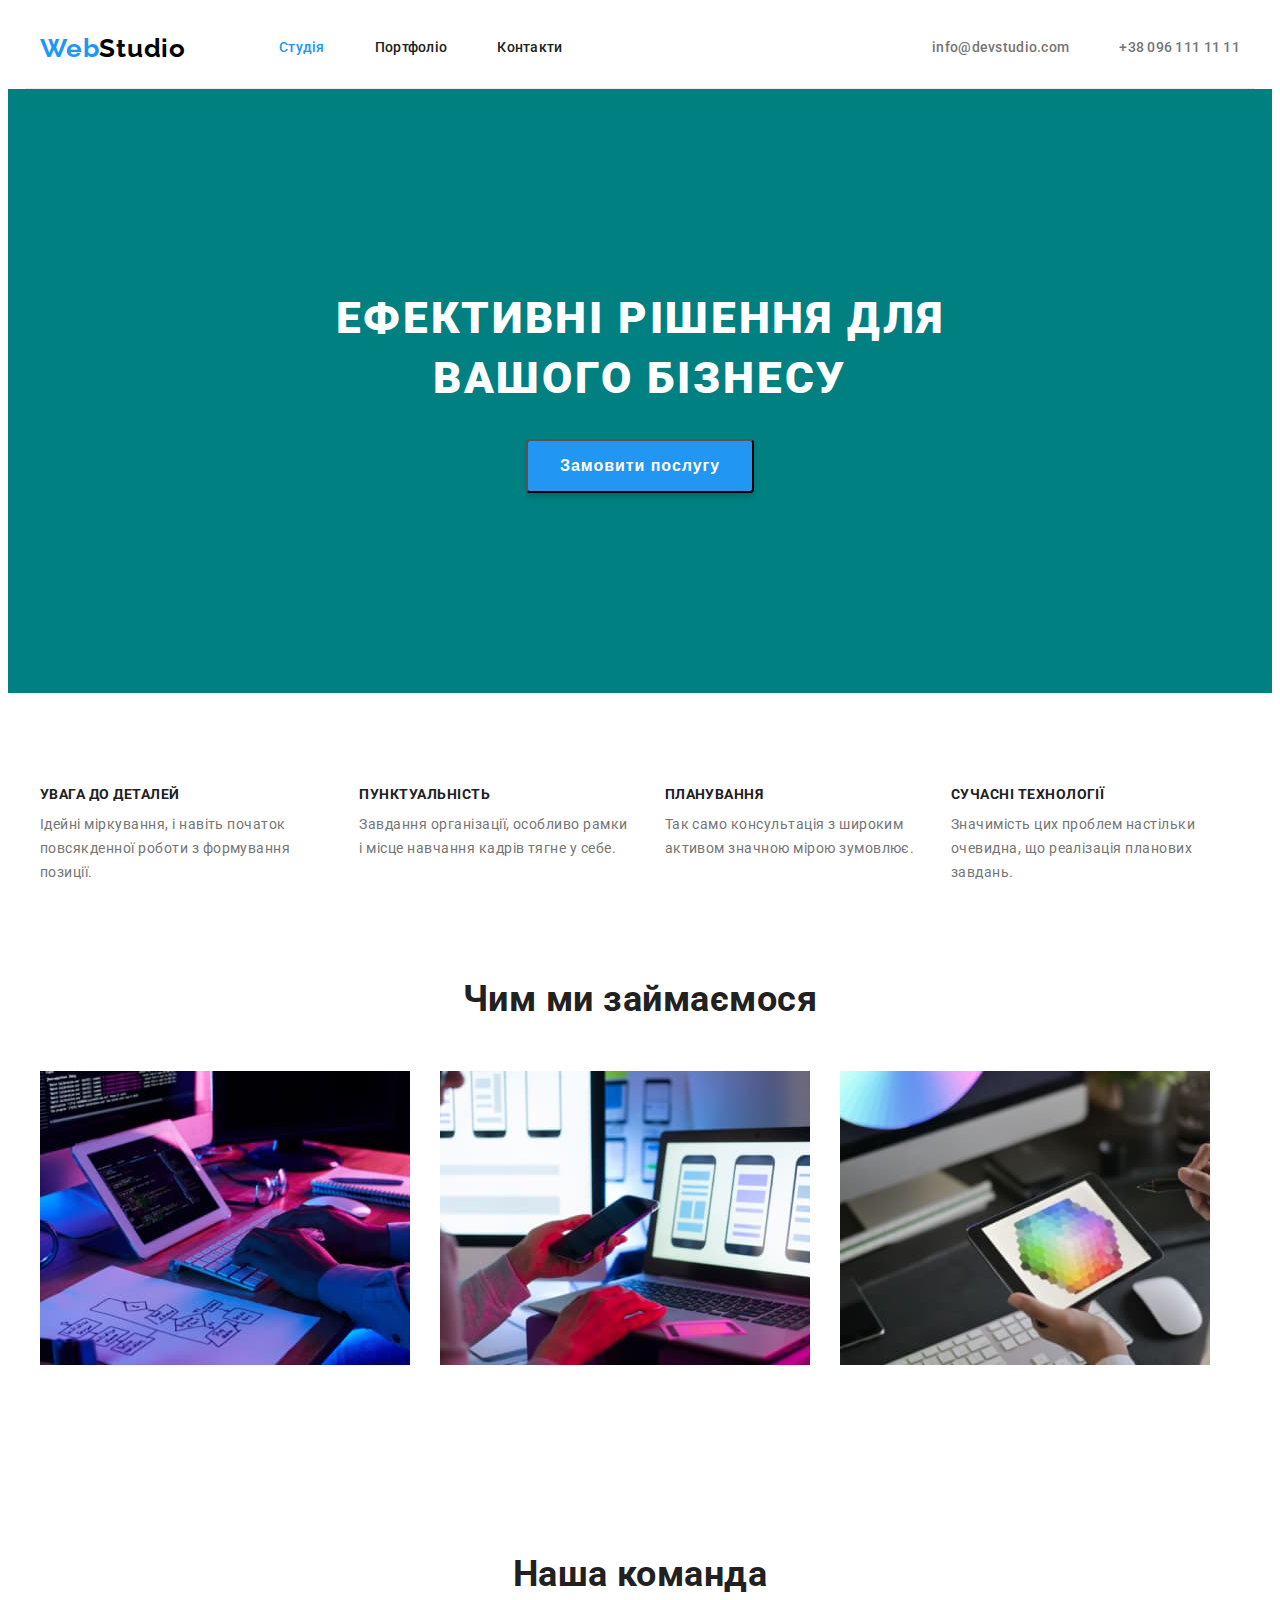
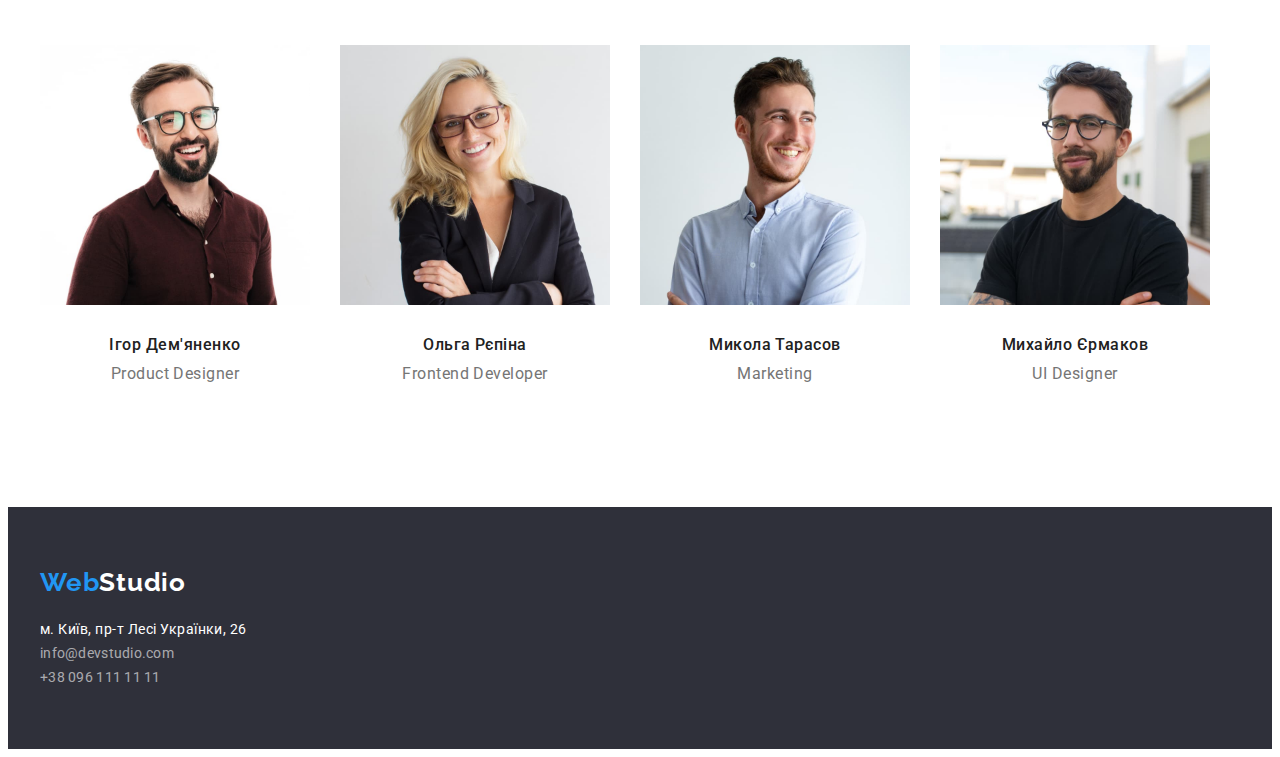
==== index.html @ 33d46b4c "клонував реп №3" ====
<!DOCTYPE html>
<html lang="uk">
  <head>
    <meta charset="UTF-8" />
    <meta http-equiv="X-UA-Compatible" content="IE=edge" />
    <meta name="viewport" content="width=device-width, initial-scale=1.0" />
    <title>WebStudio</title>
    <link rel="preconnect" href="https://fonts.googleapis.com" />
    <link rel="preconnect" href="https://fonts.gstatic.com" crossorigin />
    <link rel="stylesheet" href="
    <link
      rel="stylesheet"
      href="https://cdnjs.cloudflare.com/ajax/libs/modern-normalize/2.0.0/modern-normalize.min.css"
      integrity="sha512-4xo8blKMVCiXpTaLzQSLSw3KFOVPWhm/TRtuPVc4WG6kUgjH6J03IBuG7JZPkcWMxJ5huwaBpOpnwYElP/m6wg=="
      crossorigin="anonymous"
      referrerpolicy="no-referrer"
    />
    <link
      href="https://fonts.googleapis.com/css2?family=Raleway:wght@700&family=Roboto:wght@400;500;700;900&display=swap"
      rel="stylesheet"
    />
    <link rel="stylesheet" href="./style/style.css" />
  </head>
  <body>
    <!-- ------------Шапка-------- -->
    <header class="header container">
      <div class="header_nav">
        <nav class="nav">
          <a class="logo link" href="/index.html"
            ><span class="logo_color">Web</span>Studio</a
          >
          <ul class="header_list_link list">
            <li>
              <a class="nav-link link current" href="./index.html">Студія</a>
            </li>
            <li>
              <a class="nav-link link" href="./portfolio.html">Портфоліо</a>
            </li>
            <li><a class="nav-link link" href="">Контакти</a></li>
          </ul>
        </nav>
        <div class="header_contacts">
          <a class="nav-contacts link" href="mailto:info@devstudio.com"
            >info@devstudio.com</a
          >
          <a class="nav-contacts link" href="tel:+380961111111"
            >+38 096 111 11 11</a
          >
        </div>
      </div>
    </header>
    <!-- ------------Шапка-------- -->
    <main>
      <!-- Секція герой------------ -->
      <section class="hero">
        <div class="container">
          <h1 class="hero_title">
            Ефективні рішення для<br />
            вашого бізнесу
          </h1>
          <button class="hero-btn" type="button">Замовити послугу</button>
        </div>
      </section>
      <!-- Секція герой------------ -->
      <!-- Секція особливості----- -->
      <section class="features">
        <h2 class="visually-hidden">Особливості</h2>
        <div class="container">
          <ul class="features_list list">
            <li>
              <h3 class="features-title">УВАГА ДО ДЕТАЛЕЙ</h3>
              <p class="features-text">
                Ідейні міркування, і навіть початок повсякденної роботи з
                формування позиції.
              </p>
            </li>
            <li>
              <h3 class="features-title">ПУНКТУАЛЬНІСТЬ</h3>
              <p class="features-text">
                Завдання організації, особливо рамки і місце навчання кадрів
                тягне у себе.
              </p>
            </li>
            <li>
              <h3 class="features-title">ПЛАНУВАННЯ</h3>
              <p class="features-text">
                Так само консультація з широким активом значною мірою зумовлює.
              </p>
            </li>
            <li>
              <h3 class="features-title">СУЧАСНІ ТЕХНОЛОГІЇ</h3>
              <p class="features-text">
                Значимість цих проблем настільки очевидна, що реалізація
                планових завдань.
              </p>
            </li>
          </ul>
        </div>
      </section>
      <!-- Секція особливості----- -->
      <!-- Секція чим займаємось----- -->
      <section class="about">
        <div class="container">
          <h2 class="about-title">Чим ми займаємося</h2>
          <ul class="about-list list">
            <li>
              <img src="./images/about_img_1.jpg" width="370" alt="Компютери" />
            </li>
            <li>
              <img src="./images/about_img_2.jpg" width="370" alt="Алгоритми" />
            </li>
            <li>
              <img src="./images/about_img_3.jpg" width="370" alt="Графіка" />
            </li>
          </ul>
        </div>
      </section>
      <!-- Секція чим займаємось----- -->
      <!-- Секція команда----- -->
      <section class="team">
        <div class="container">
          <h2 class="team-title">Наша команда</h2>
          <ul class="team-list list">
            <li>
              <img
                src="./images/card_photo_1.jpg"
                width="270"
                alt="Фото працівника"
              />
              <h3 class="card-title">Ігор Дем'яненко</h3>
              <p class="card-text">Product Designer</p>
            </li>
            <li>
              <img
                src="./images/card_photo_2.jpg"
                width="270"
                alt="Фото працівника"
              />
              <h3 class="card-title">Ольга Рєпіна</h3>
              <p class="card-text">Frontend Developer</p>
            </li>
            <li>
              <img
                src="./images/card_photo_3.jpg"
                width="270"
                alt="Фото працівника"
              />
              <h3 class="card-title">Микола Тарасов</h3>
              <p class="card-text">Marketing</p>
            </li>
            <li>
              <img
                src="./images/card_photo_4.jpg"
                width="270"
                alt="Фото працівника"
              />
              <h3 class="card-title">Михайло Єрмаков</h3>
              <p class="card-text">UI Designer</p>
            </li>
          </ul>
        </div>
      </section>
      <!-- Секція команда----- -->
    </main>
    <!-- Підвал----------- -->
    <footer class="footer">
      <div class="container">
        <a class="logo link logo_footer" href="/index.html"
          ><span class="logo_color">Web</span>Studio</a
        >
        <address class="footer-address">
          <a
            class="footer-link link"
            href="https://goo.gl/maps/j4G2z85VACKS4YgW9"
            target="_blank"
            rel="nofollow
          norefferer noopener"
            >м. Київ, пр-т Лесі Українки, 26</a
          ><br />
          <a
            class="nav-contacts link footer-contacts"
            href="mailto:info@devstudio.com"
            >info@devstudio.com</a
          ><br />
          <a class="nav-contacts link footer-contacts" href="tel:+380961111111"
            >+38 096 111 11 11</a
          >
        </address>
      </div>
    </footer>
  </body>
</html>
---- style/style.css ----
:root {
  --primary-color: #212121;
  --secondary-color: #ffffff;
  --text-color: #757575;
  --accent-color: #2196f3;
  --typical-padding: 94px;
}
p,
h1,
h2,
h3,
h4,
h5,
h6 {
  margin: 0;
}

ul,
ol {
  margin: 0;
  padding-left: 0;
  list-style: none;
}
img {
  display: block;
}

button {
  cursor: pointer;
}
/* section {
  width: 1600px;
} */
.link {
  text-decoration: none;
}
.link.current {
  color: var(--accent-color);
}
.list {
  list-style: none;
}
.visually-hidden {
  position: absolute;
  width: 1px;
  height: 1px;
  margin: -1px;
  border: 0;
  padding: 0;

  white-space: nowrap;
  clip-path: inset(100%);
  clip: rect(0 0 0 0);
  overflow: hidden;
}
.container {
  width: 1200px;
  padding: 0px 15px;
  margin: 0 auto;
}
body {
  font-family: "Roboto", sans-serif;
  letter-spacing: 0.03em;

  background: var(--secondary-color);
}
.header {
  border-bottom: 1px solid #ececec;
}
.header_nav {
  display: flex;
  align-items: center;
}
.nav {
  display: flex;
  align-items: center;
}
.logo {
  font-family: "Raleway", sans-serif;
  font-style: normal;
  font-weight: 700;
  font-size: 26px;
  line-height: 1.19;
  letter-spacing: 0.03em;

  color: #000000;
}
.logo:hover,
.logo:focus {
  color: var(--accent-color);
}
.logo_color {
  color: var(--accent-color);
}
/* .footer-logo-color {
  color: var(--secondary-color);
} */
.header_list_link {
  display: flex;
  margin-left: 93px;
  gap: 50px;
}
.nav-link {
  display: block;
  padding: 32px 0px;

  font-style: normal;
  font-weight: 500;
  font-size: 14px;
  line-height: 1.14;
  letter-spacing: 0.02em;

  color: var(--primary-color);
}
.nav-link:hover,
.nav-link:focus {
  color: var(--accent-color);
}
.header_contacts {
  display: flex;
  margin-left: auto;
  gap: 50px;
}
.nav-contacts {
  font-style: normal;
  font-weight: 500;
  font-size: 14px;
  line-height: 1.14;
  letter-spacing: 0.02em;

  color: var(--text-color);
}
.nav-contacts:hover,
.nav-contacts:focus {
  color: var(--accent-color);
}
.hero {
  padding-top: 200px;
  padding-bottom: 200px;

  background-color: teal;
}
.hero_title {
  margin-bottom: 30px;

  font-style: normal;
  font-weight: 900;
  font-size: 44px;
  line-height: 1.36;
  text-align: center;
  letter-spacing: 0.06em;
  text-transform: uppercase;

  color: var(--secondary-color);
}
.hero-btn {
  padding: 10px 32px;
  margin: 0px auto;

  font-style: normal;
  font-weight: 700;
  font-size: 16px;
  line-height: 1.88;
  display: flex;
  align-items: center;
  text-align: center;
  letter-spacing: 0.06em;

  color: var(--secondary-color);
  background: var(--accent-color);
  box-shadow: 0px 4px 4px rgba(0, 0, 0, 0.15);
  border-radius: 4px;
}
.features {
  padding-top: var(--typical-padding);
  padding-bottom: var(--typical-padding);
}
.features_list {
  display: flex;
  gap: 30px;
}
.features-title {
  margin-bottom: 10px;

  font-style: normal;
  font-weight: 700;
  font-size: 14px;
  line-height: 1.14;
  text-transform: uppercase;

  color: var(--primary-color);
}
.features-text {
  font-style: normal;
  font-weight: 400;
  font-size: 14px;
  line-height: 1.71;

  color: var(--text-color);
}
.about {
  padding-bottom: var(--typical-padding);
}
.about-title {
  margin-bottom: 50px;

  font-style: normal;
  font-weight: 700;
  font-size: 36px;
  line-height: 1.17;
  text-align: center;

  color: var(--primary-color);
}
.about-list {
  display: flex;
  gap: 30px;
}
.team {
  padding-top: var(--typical-padding);
  padding-bottom: var(--typical-padding);
}
.team-title {
  margin-bottom: 50px;

  font-style: normal;
  font-weight: 700;
  font-size: 36px;
  line-height: 1.17;
  text-align: center;

  color: var(--primary-color);
}
.team-list {
  display: flex;
  gap: 30px;
}
.card-title {
  margin-top: 30px;
  margin-bottom: 10px;

  font-style: normal;
  font-weight: 500;
  font-size: 16px;
  line-height: 1.19;
  text-align: center;

  color: var(--primary-color);
}
.card-text {
  margin-bottom: 30px;

  font-style: normal;
  font-weight: 400;
  font-size: 16px;
  line-height: 1.19;
  text-align: center;

  color: var(--text-color);
}
.footer {
  padding-top: 60px;
  padding-bottom: 60px;

  background: #2f303a;
}
.logo_footer {
  display: inline-block;
  margin-bottom: 20px;

  color: var(--secondary-color);
}
.footer-link {
  margin-bottom: 9px;

  font-style: normal;
  font-weight: 400;
  font-size: 14px;
  line-height: 1.71;

  color: var(--secondary-color);
}
.footer-link:hover,
.footer-link:focus {
  color: var(--accent-color);
}
.footer-contacts {
  font-style: normal;
  font-weight: 400;
  font-size: 14px;
  line-height: 1.71;

  color: rgba(255, 255, 255, 0.6);
}
/* ---------Портфоліо---------------------- */
.portfolio {
  padding-top: var(--typical-padding);
  padding-bottom: var(--typical-padding);
}
.filter-list {
  margin-bottom: 34px;

  display: flex;
  gap: 8px;
  justify-content: center;
}
.filter-btn {
  padding: 6px 22px;
  font-family: "Roboto", sans-serif;
  font-style: normal;
  font-weight: 500;
  font-size: 16px;
  line-height: 1.62;
  text-align: center;

  color: var(--primary-color);
  background: #f5f4fa;
  border: none;
}
.filter-btn:hover,
.filter-btn:focus {
  color: var(--secondary-color);
  background-color: var(--accent-color);
  box-shadow: 0px 3px 1px rgba(0, 0, 0, 0.1), 0px 1px 2px rgba(0, 0, 0, 0.08),
    0px 2px 2px rgba(0, 0, 0, 0.12);
  border-radius: 4px;
}
.gallery-list {
  display: flex;
  flex-wrap: wrap;
  justify-content: space-between;
  flex-basis: calc((100% - 30px) / 3);
}
.gallery-link {
  display: inline-block;
}
.gallery-list-item {
  background: var(--secondary-color);
  border-bottom: 1px solid #eeeeee;
}
.gallery-list-item:nth-last-child(-n + 3) {
  margin-bottom: 0px;
}
.gallery-list-item {
  margin-bottom: 30px;
  padding-bottom: 20px;
}
.gallery-title {
  margin: 20px 24px 4px;
  margin-bottom: 4px;

  font-style: normal;
  font-weight: 700;
  font-size: 18px;
  line-height: 2;
  letter-spacing: 0.06em;

  color: var(--primary-color);
}
.gallery-text {
  margin: 0px 24px;

  font-style: normal;
  font-weight: 400;
  font-size: 16px;
  line-height: 1.88;

  color: var(--text-color);
}
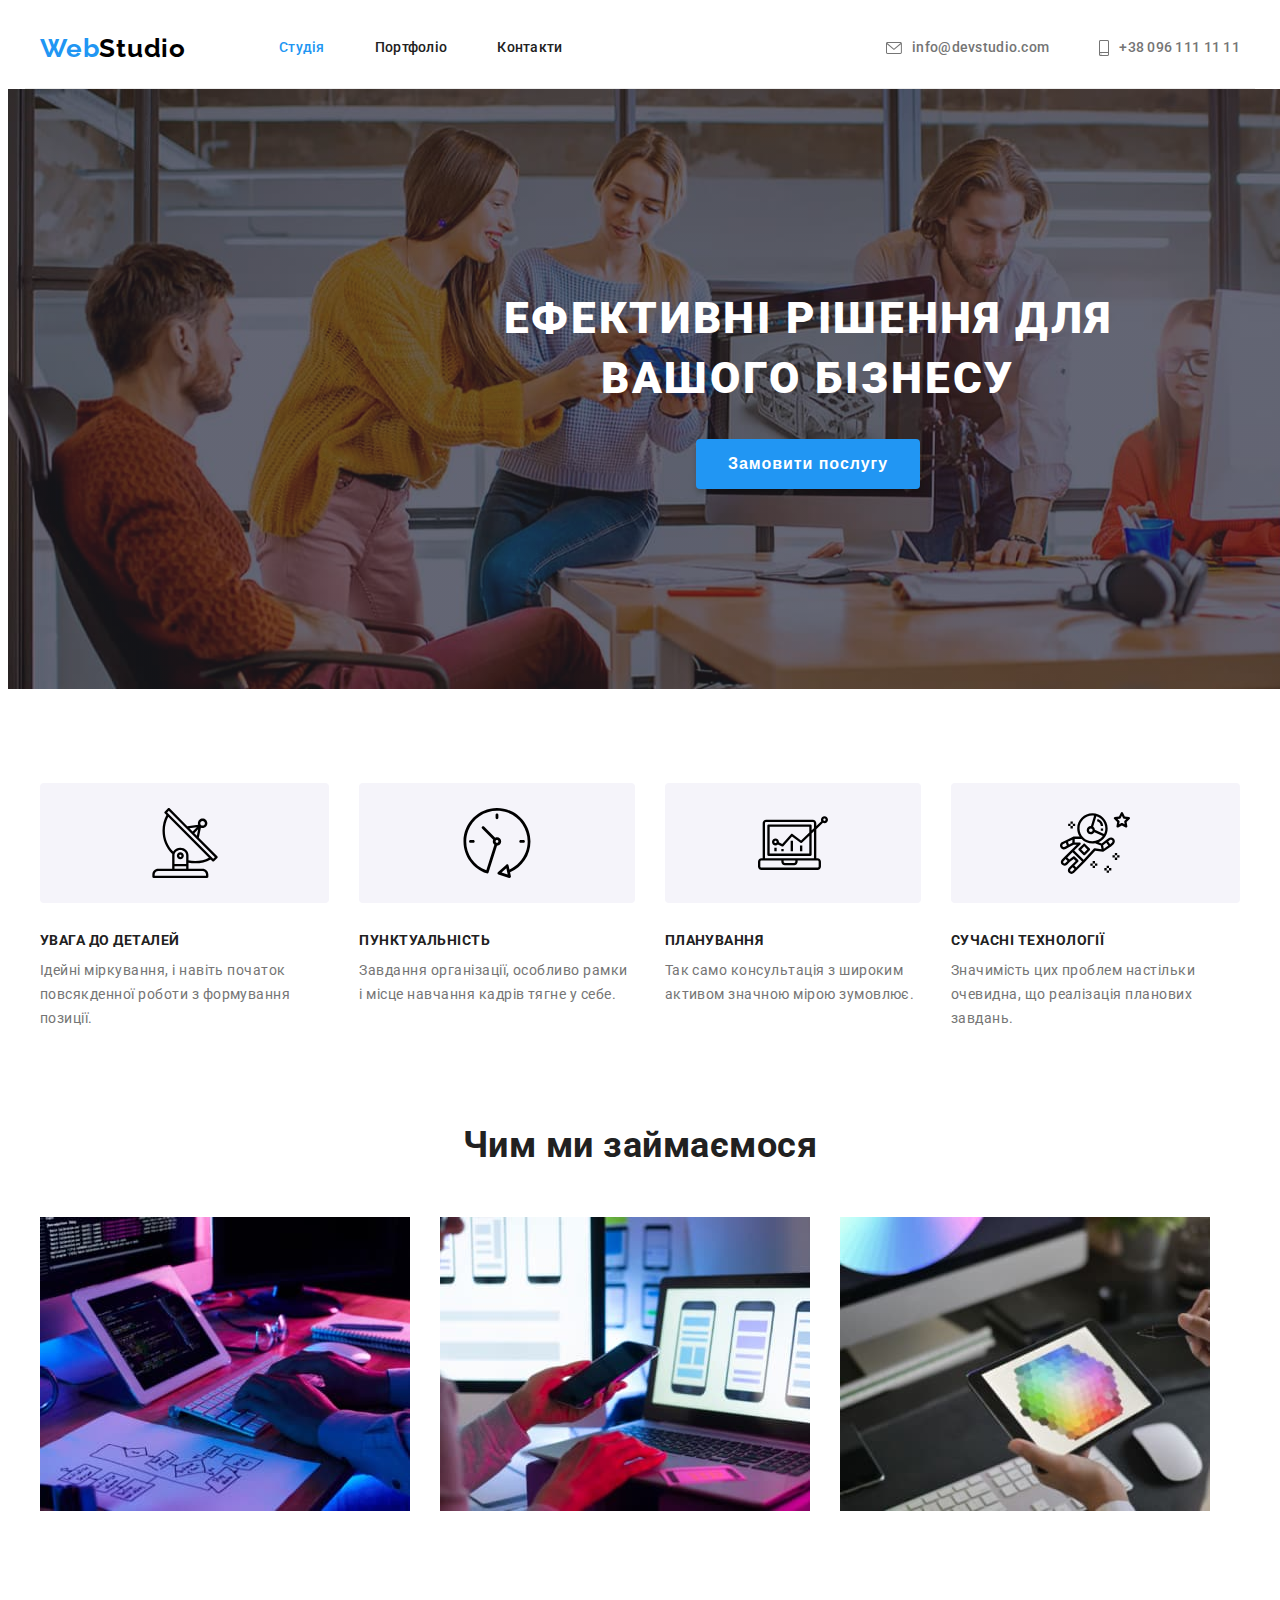
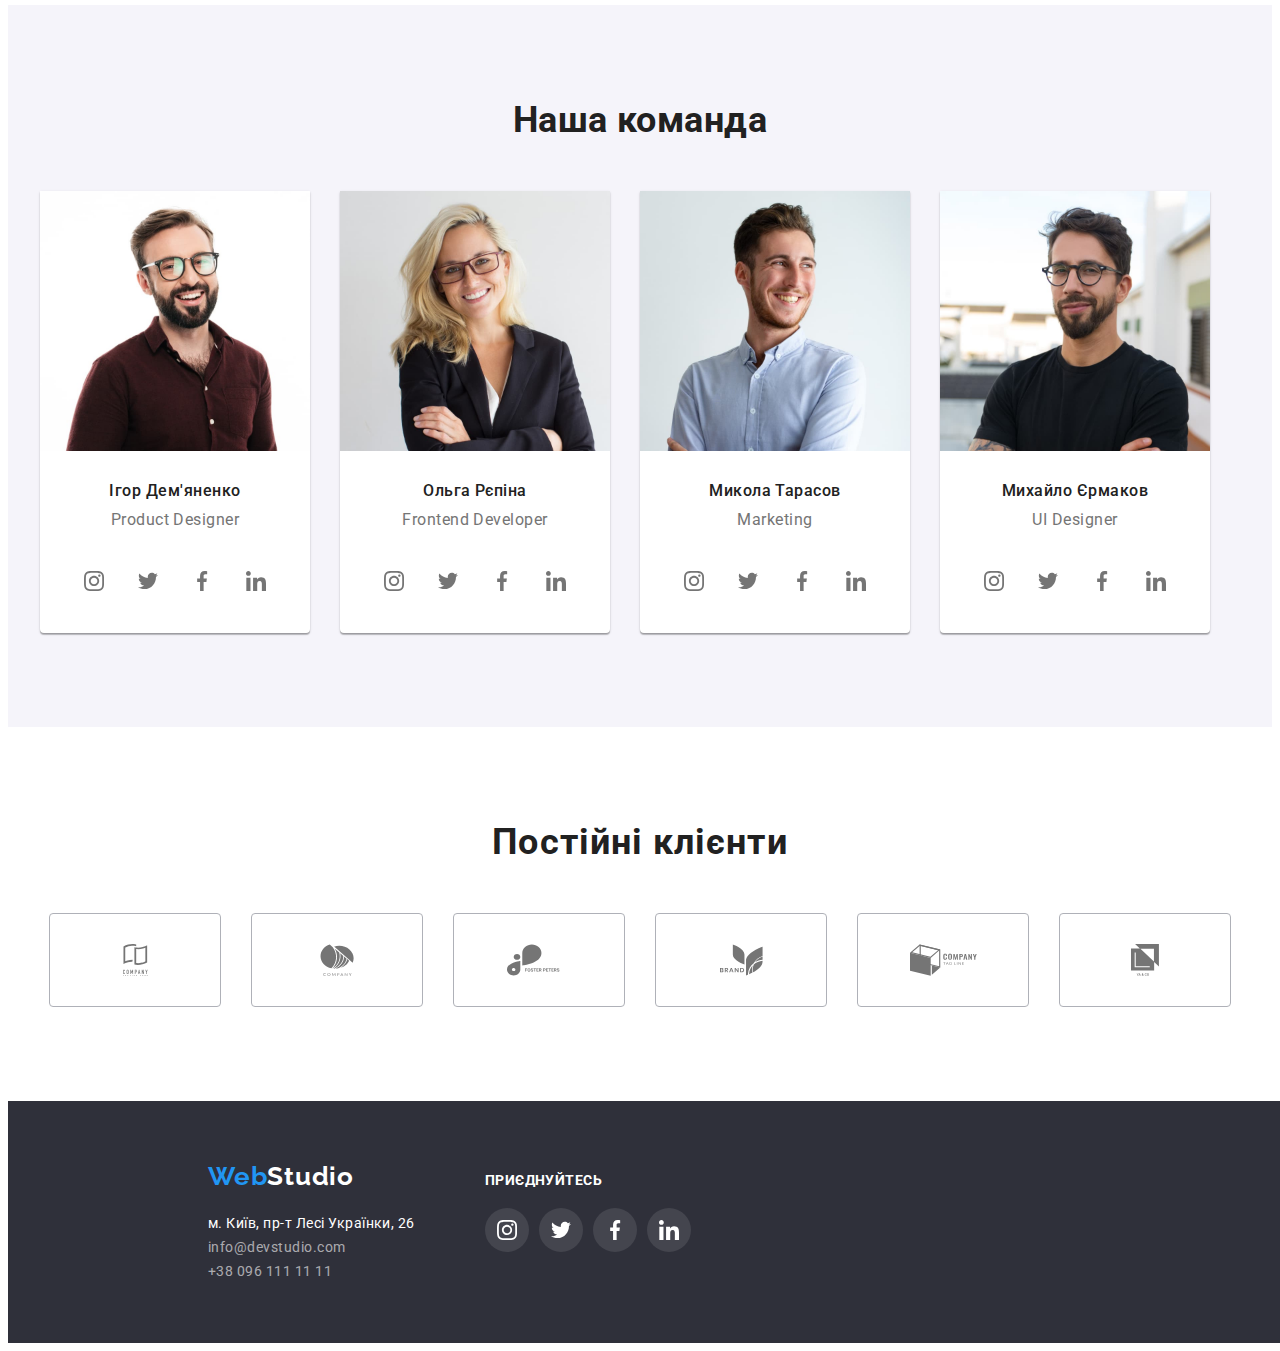
==== commit 4d4cdcc6: "додав SVG та фон" ====
--- a/index.html
+++ b/index.html
@@ -40,11 +40,18 @@
           </ul>
         </nav>
         <div class="header_contacts">
-          <a class="nav-contacts link" href="mailto:info@devstudio.com"
-            >info@devstudio.com</a
+          <a class="nav-contacts link" href="mailto:info@devstudio.com">
+            <svg class="icon_contact" width="16" height="12">
+              <use href="./images/symbol-defs.svg#icon_mail"></use>
+            </svg>
+            info@devstudio.com</a
           >
+
           <a class="nav-contacts link" href="tel:+380961111111"
-            >+38 096 111 11 11</a
+            ><svg class="icon_contact" width="10" height="16">
+              <use href="./images/symbol-defs.svg#icon_tel"></use>
+            </svg>
+            +38 096 111 11 11</a
           >
         </div>
       </div>
@@ -63,11 +70,16 @@
       </section>
       <!-- Секція герой------------ -->
       <!-- Секція особливості----- -->
-      <section class="features">
+      <section class="features section">
         <h2 class="visually-hidden">Особливості</h2>
         <div class="container">
           <ul class="features_list list">
             <li>
+              <div class="icon_container">
+                <svg class="features_icon" width="70" height="70">
+                  <use href="./images/symbol-defs.svg#icon_antena"></use>
+                </svg>
+              </div>
               <h3 class="features-title">УВАГА ДО ДЕТАЛЕЙ</h3>
               <p class="features-text">
                 Ідейні міркування, і навіть початок повсякденної роботи з
@@ -75,6 +87,11 @@
               </p>
             </li>
             <li>
+              <div class="icon_container">
+                <svg class="features_icon" width="70" height="70">
+                  <use href="./images/symbol-defs.svg#icon_clock"></use>
+                </svg>
+              </div>
               <h3 class="features-title">ПУНКТУАЛЬНІСТЬ</h3>
               <p class="features-text">
                 Завдання організації, особливо рамки і місце навчання кадрів
@@ -82,12 +99,22 @@
               </p>
             </li>
             <li>
+              <div class="icon_container">
+                <svg class="features_icon" width="70" height="70">
+                  <use href="./images/symbol-defs.svg#icon_diagram"></use>
+                </svg>
+              </div>
               <h3 class="features-title">ПЛАНУВАННЯ</h3>
               <p class="features-text">
                 Так само консультація з широким активом значною мірою зумовлює.
               </p>
             </li>
             <li>
+              <div class="icon_container">
+                <svg class="features_icon" width="70" height="70">
+                  <use href="./images/symbol-defs.svg#icon_astronaut"></use>
+                </svg>
+              </div>
               <h3 class="features-title">СУЧАСНІ ТЕХНОЛОГІЇ</h3>
               <p class="features-text">
                 Значимість цих проблем настільки очевидна, що реалізація
@@ -117,11 +144,11 @@
       </section>
       <!-- Секція чим займаємось----- -->
       <!-- Секція команда----- -->
-      <section class="team">
+      <section class="team section">
         <div class="container">
           <h2 class="team-title">Наша команда</h2>
           <ul class="team-list list">
-            <li>
+            <li class="team_list_item">
               <img
                 src="./images/card_photo_1.jpg"
                 width="270"
@@ -129,8 +156,58 @@
               />
               <h3 class="card-title">Ігор Дем'яненко</h3>
               <p class="card-text">Product Designer</p>
-            </li>
-            <li>
+              <ul class="team_social_list list">
+                <li class="team_social_item">
+                  <a
+                    class="team_social_link"
+                    href="https://www.instagram.com/"
+                    target="_blank"
+                    rel="no-referrer noopener nofollow"
+                  >
+                    <svg class="team_social_icon" width="20" height="20">
+                      <use href="/images/symbol-defs.svg#icon_instagram"></use>
+                    </svg>
+                  </a>
+                </li>
+                <li class="team_social_item">
+                  <a
+                    class="team_social_link"
+                    href="https://twitter.com/home"
+                    target="_blank"
+                    rel="no-referrer noopener nofollow"
+                  >
+                    <svg class="team_social_icon" width="20" height="20">
+                      <use href="/images/symbol-defs.svg#icon_twitter"></use>
+                    </svg>
+                  </a>
+                </li>
+                <li class="team_social_item">
+                  <a
+                    class="team_social_link"
+                    href="https://www.facebook.com/"
+                    target="_blank"
+                    rel="no-referrer noopener nofollow"
+                  >
+                    <svg class="team_social_icon" width="20" height="20">
+                      <use href="/images/symbol-defs.svg#icon_facebook"></use>
+                    </svg>
+                  </a>
+                </li>
+                <li class="team_social_item">
+                  <a
+                    class="team_social_link"
+                    href="https://www.linkedin.com/"
+                    target="_blank"
+                    rel="no-referrer noopener nofollow"
+                  >
+                    <svg class="team_social_icon" width="20" height="20">
+                      <use href="/images/symbol-defs.svg#icon_linkedin"></use>
+                    </svg>
+                  </a>
+                </li>
+              </ul>
+            </li>
+            <li class="team_list_item">
               <img
                 src="./images/card_photo_2.jpg"
                 width="270"
@@ -138,8 +215,58 @@
               />
               <h3 class="card-title">Ольга Рєпіна</h3>
               <p class="card-text">Frontend Developer</p>
-            </li>
-            <li>
+              <ul class="team_social_list list">
+                <li class="team_social_item">
+                  <a
+                    class="team_social_link"
+                    href="https://www.instagram.com/"
+                    target="_blank"
+                    rel="no-referrer noopener nofollow"
+                  >
+                    <svg class="team_social_icon" width="20" height="20">
+                      <use href="/images/symbol-defs.svg#icon_instagram"></use>
+                    </svg>
+                  </a>
+                </li>
+                <li class="team_social_item">
+                  <a
+                    class="team_social_link"
+                    href="https://twitter.com/home"
+                    target="_blank"
+                    rel="no-referrer noopener nofollow"
+                  >
+                    <svg class="team_social_icon" width="20" height="20">
+                      <use href="/images/symbol-defs.svg#icon_twitter"></use>
+                    </svg>
+                  </a>
+                </li>
+                <li class="team_social_item">
+                  <a
+                    class="team_social_link"
+                    href="https://www.facebook.com/"
+                    target="_blank"
+                    rel="no-referrer noopener nofollow"
+                  >
+                    <svg class="team_social_icon" width="20" height="20">
+                      <use href="/images/symbol-defs.svg#icon_facebook"></use>
+                    </svg>
+                  </a>
+                </li>
+                <li class="team_social_item">
+                  <a
+                    class="team_social_link"
+                    href="https://www.linkedin.com/"
+                    target="_blank"
+                    rel="no-referrer noopener nofollow"
+                  >
+                    <svg class="team_social_icon" width="20" height="20">
+                      <use href="/images/symbol-defs.svg#icon_linkedin"></use>
+                    </svg>
+                  </a>
+                </li>
+              </ul>
+            </li>
+            <li class="team_list_item">
               <img
                 src="./images/card_photo_3.jpg"
                 width="270"
@@ -147,8 +274,58 @@
               />
               <h3 class="card-title">Микола Тарасов</h3>
               <p class="card-text">Marketing</p>
-            </li>
-            <li>
+              <ul class="team_social_list list">
+                <li class="team_social_item">
+                  <a
+                    class="team_social_link"
+                    href="https://www.instagram.com/"
+                    target="_blank"
+                    rel="no-referrer noopener nofollow"
+                  >
+                    <svg class="team_social_icon" width="20" height="20">
+                      <use href="/images/symbol-defs.svg#icon_instagram"></use>
+                    </svg>
+                  </a>
+                </li>
+                <li class="team_social_item">
+                  <a
+                    class="team_social_link"
+                    href="https://twitter.com/home"
+                    target="_blank"
+                    rel="no-referrer noopener nofollow"
+                  >
+                    <svg class="team_social_icon" width="20" height="20">
+                      <use href="/images/symbol-defs.svg#icon_twitter"></use>
+                    </svg>
+                  </a>
+                </li>
+                <li class="team_social_item">
+                  <a
+                    class="team_social_link"
+                    href="https://www.facebook.com/"
+                    target="_blank"
+                    rel="no-referrer noopener nofollow"
+                  >
+                    <svg class="team_social_icon" width="20" height="20">
+                      <use href="/images/symbol-defs.svg#icon_facebook"></use>
+                    </svg>
+                  </a>
+                </li>
+                <li class="team_social_item">
+                  <a
+                    class="team_social_link"
+                    href="https://www.linkedin.com/"
+                    target="_blank"
+                    rel="no-referrer noopener nofollow"
+                  >
+                    <svg class="team_social_icon" width="20" height="20">
+                      <use href="/images/symbol-defs.svg#icon_linkedin"></use>
+                    </svg>
+                  </a>
+                </li>
+              </ul>
+            </li>
+            <li class="team_list_item">
               <img
                 src="./images/card_photo_4.jpg"
                 width="270"
@@ -156,36 +333,246 @@
               />
               <h3 class="card-title">Михайло Єрмаков</h3>
               <p class="card-text">UI Designer</p>
+              <ul class="team_social_list list">
+                <li class="team_social_item">
+                  <a
+                    class="team_social_link"
+                    href="https://www.instagram.com/"
+                    target="_blank"
+                    rel="no-referrer noopener nofollow"
+                  >
+                    <svg class="team_social_icon" width="20" height="20">
+                      <use href="/images/symbol-defs.svg#icon_instagram"></use>
+                    </svg>
+                  </a>
+                </li>
+                <li class="team_social_item">
+                  <a
+                    class="team_social_link"
+                    href="https://twitter.com/home"
+                    target="_blank"
+                    rel="no-referrer noopener nofollow"
+                  >
+                    <svg class="team_social_icon" width="20" height="20">
+                      <use href="/images/symbol-defs.svg#icon_twitter"></use>
+                    </svg>
+                  </a>
+                </li>
+                <li class="team_social_item">
+                  <a
+                    class="team_social_link"
+                    href="https://www.facebook.com/"
+                    target="_blank"
+                    rel="no-referrer noopener nofollow"
+                  >
+                    <svg class="team_social_icon" width="20" height="20">
+                      <use href="/images/symbol-defs.svg#icon_facebook"></use>
+                    </svg>
+                  </a>
+                </li>
+                <li class="team_social_item">
+                  <a
+                    class="team_social_link"
+                    href="https://www.linkedin.com/"
+                    target="_blank"
+                    rel="no-referrer noopener nofollow"
+                  >
+                    <svg class="team_social_icon" width="20" height="20">
+                      <use href="/images/symbol-defs.svg#icon_linkedin"></use>
+                    </svg>
+                  </a>
+                </li>
+              </ul>
             </li>
           </ul>
         </div>
       </section>
       <!-- Секція команда----- -->
+      <!-- Наші клієнти--------- -->
+      <section class="clients section">
+        <div class="container">
+          <h2 class="clients_title">Постійні клієнти</h2>
+          <ul class="clients_list list">
+            <li class="clients_list_item">
+              <div class="clients_container">
+                <a
+                  class="clients_link link"
+                  href=""
+                  target="_blank"
+                  rel="no-referrer nofollow noopener"
+                >
+                  <svg class="clients_icon" width="25" height="32">
+                    <use
+                      href="/images/symbol-defs.svg#icon_logo_clients_1"
+                    ></use>
+                  </svg>
+                </a>
+              </div>
+            </li>
+            <li class="clients_list_item">
+              <div class="clients_container">
+                <a
+                  class="clients_link link"
+                  href=""
+                  target="_blank"
+                  rel="no-referrer nofollow noopener"
+                >
+                  <svg class="clients_icon" width="34" height="32">
+                    <use
+                      href="/images/symbol-defs.svg#icon_logo_clients_2"
+                    ></use>
+                  </svg>
+                </a>
+              </div>
+            </li>
+            <li class="clients_list_item">
+              <div class="clients_container">
+                <a
+                  class="clients_link link"
+                  href=""
+                  target="_blank"
+                  rel="no-referrer nofollow noopener"
+                >
+                  <svg class="clients_icon" width="65" height="32">
+                    <use
+                      href="/images/symbol-defs.svg#icon_logo_clients_3"
+                    ></use>
+                  </svg>
+                </a>
+              </div>
+            </li>
+            <li class="clients_list_item">
+              <div class="clients_container">
+                <a
+                  class="clients_link link"
+                  href=""
+                  target="_blank"
+                  rel="no-referrer nofollow noopener"
+                >
+                  <svg class="clients_icon" width="43" height="32">
+                    <use
+                      href="/images/symbol-defs.svg#icon_logo_clients_4"
+                    ></use>
+                  </svg>
+                </a>
+              </div>
+            </li>
+            <li class="clients_list_item">
+              <div class="clients_container">
+                <a
+                  class="clients_link link"
+                  href=""
+                  target="_blank"
+                  rel="no-referrer nofollow noopener"
+                >
+                  <svg class="clients_icon" width="67" height="32">
+                    <use
+                      href="/images/symbol-defs.svg#icon_logo_clients_5"
+                    ></use>
+                  </svg>
+                </a>
+              </div>
+            </li>
+            <li class="clients_list_item">
+              <div class="clients_container">
+                <a
+                  class="clients_link link"
+                  href=""
+                  target="_blank"
+                  rel="no-referrer nofollow noopener"
+                >
+                  <svg class="clients_icon" width="28" height="32">
+                    <use
+                      href="/images/symbol-defs.svg#icon_logo_clients_6"
+                    ></use>
+                  </svg>
+                </a>
+              </div>
+            </li>
+          </ul>
+        </div>
+      </section>
+      <!-- Наші клієнти--------- -->
     </main>
     <!-- Підвал----------- -->
     <footer class="footer">
-      <div class="container">
-        <a class="logo link logo_footer" href="/index.html"
-          ><span class="logo_color">Web</span>Studio</a
-        >
-        <address class="footer-address">
-          <a
-            class="footer-link link"
-            href="https://goo.gl/maps/j4G2z85VACKS4YgW9"
-            target="_blank"
-            rel="nofollow
+      <div class="container footer_container">
+        <div>
+          <a class="logo link logo_footer" href="/index.html"
+            ><span class="logo_color">Web</span>Studio</a
+          >
+          <address class="footer-address">
+            <a
+              class="footer-link link"
+              href="https://goo.gl/maps/j4G2z85VACKS4YgW9"
+              target="_blank"
+              rel="nofollow
           norefferer noopener"
-            >м. Київ, пр-т Лесі Українки, 26</a
-          ><br />
-          <a
-            class="nav-contacts link footer-contacts"
-            href="mailto:info@devstudio.com"
-            >info@devstudio.com</a
-          ><br />
-          <a class="nav-contacts link footer-contacts" href="tel:+380961111111"
-            >+38 096 111 11 11</a
-          >
-        </address>
+              >м. Київ, пр-т Лесі Українки, 26</a
+            ><br />
+            <a class="link footer-contacts" href="mailto:info@devstudio.com"
+              >info@devstudio.com</a
+            ><br />
+            <a class="link footer-contacts" href="tel:+380961111111"
+              >+38 096 111 11 11</a
+            >
+          </address>
+        </div>
+        <div class="footer_social_container">
+          <h3 class="footer_social_title">Приєднуйтесь</h3>
+                        <ul class="team_social_list list">
+                <li class="team_social_item">
+                  <a
+                    class="team_social_link footer_social link"
+                    href="https://www.instagram.com/"
+                    target="_blank"
+                    rel="no-referrer noopener nofollow"
+                  >
+                    <svg class="team_social_icon" width="20" height="20">
+                      <use href="/images/symbol-defs.svg#icon_instagram"></use>
+                    </svg>
+                  </a>
+                </li>
+                <li class="team_social_item">
+                  <a
+                    class="team_social_link footer_social link"
+                    href="https://twitter.com/home"
+                    target="_blank"
+                    rel="no-referrer noopener nofollow"
+                  >
+                    <svg class="team_social_icon" width="20" height="20">
+                      <use href="/images/symbol-defs.svg#icon_twitter"></use>
+                    </svg>
+                  </a>
+                </li>
+                <li class="team_social_item">
+                  <a
+                    class="team_social_link footer_social link"
+                    href="https://www.facebook.com/"
+                    target="_blank"
+                    rel="no-referrer noopener nofollow"
+                  >
+                    <svg class="team_social_icon" width="20" height="20">
+                      <use href="/images/symbol-defs.svg#icon_facebook"></use>
+                    </svg>
+                  </a>
+                </li>
+                <li class="team_social_item">
+                  <a
+                    class="team_social_link footer_social link"
+                    href="https://www.linkedin.com/"
+                    target="_blank"
+                    rel="no-referrer noopener nofollow"
+                  >
+                    <svg class="team_social_icon" width="20" height="20">
+                      <use href="/images/symbol-defs.svg#icon_linkedin"></use>
+                    </svg>
+                  </a>
+                </li>
+              </ul>
+            </li>
+          </ul>
+        </div>
       </div>
     </footer>
   </body>
--- a/style/style.css
+++ b/style/style.css
@@ -53,6 +53,10 @@
   clip: rect(0 0 0 0);
   overflow: hidden;
 }
+.section {
+  padding-top: var(--typical-padding);
+  padding-bottom: var(--typical-padding);
+}
 .container {
   width: 1200px;
   padding: 0px 15px;
@@ -122,23 +126,40 @@
   gap: 50px;
 }
 .nav-contacts {
+  display: flex;
+  align-items: center;
+  justify-content: center;
+
   font-style: normal;
   font-weight: 500;
   font-size: 14px;
   line-height: 1.14;
   letter-spacing: 0.02em;
 
+  fill: currentColor;
   color: var(--text-color);
 }
 .nav-contacts:hover,
 .nav-contacts:focus {
   color: var(--accent-color);
+}
+.icon_contact {
+  margin-right: 10px;
 }
 .hero {
   padding-top: 200px;
   padding-bottom: 200px;
-
-  background-color: teal;
+  margin: 0 auto;
+  width: 1600px;
+
+  background-color: #c4c4c4;
+  background-image: linear-gradient(
+      rgba(47, 48, 58, 0.4),
+      rgba(47, 48, 58, 0.4)
+    ),
+    url(/images/hero_img.jpg);
+  background-repeat: no-repeat;
+  background-size: cover;
 }
 .hero_title {
   margin-bottom: 30px;
@@ -170,14 +191,23 @@
   background: var(--accent-color);
   box-shadow: 0px 4px 4px rgba(0, 0, 0, 0.15);
   border-radius: 4px;
-}
-.features {
-  padding-top: var(--typical-padding);
-  padding-bottom: var(--typical-padding);
+  border: none;
 }
 .features_list {
   display: flex;
   gap: 30px;
+}
+.icon_container {
+  display: flex;
+  align-items: center;
+  justify-content: center;
+
+  width: 100%;
+  height: 120px;
+  margin-bottom: 30px;
+
+  background: #f5f4fa;
+  border-radius: 4px;
 }
 .features-title {
   margin-bottom: 10px;
@@ -217,8 +247,7 @@
   gap: 30px;
 }
 .team {
-  padding-top: var(--typical-padding);
-  padding-bottom: var(--typical-padding);
+  background: #f5f4fa;
 }
 .team-title {
   margin-bottom: 50px;
@@ -234,6 +263,14 @@
 .team-list {
   display: flex;
   gap: 30px;
+}
+.team_list_item {
+  padding-bottom: 30px;
+
+  background: var(--secondary-color);
+  box-shadow: 0px 1px 3px rgba(0, 0, 0, 0.12), 0px 1px 1px rgba(0, 0, 0, 0.14),
+    0px 2px 1px rgba(0, 0, 0, 0.2);
+  border-radius: 0px 0px 4px 4px;
 }
 .card-title {
   margin-top: 30px;
@@ -258,11 +295,94 @@
 
   color: var(--text-color);
 }
+.team_social_list {
+  display: flex;
+  align-items: center;
+  justify-content: center;
+  gap: 10px;
+
+  fill: var(--text-color);
+}
+.team_social_link {
+  display: flex;
+  width: 44px;
+  height: 44px;
+  align-items: center;
+  justify-content: center;
+
+  border-radius: 50%;
+  background: var(--secondary-color);
+  color: var(--text-color);
+  fill: currentColor;
+  cursor: pointer;
+}
+.team_social_link:hover,
+.team_social_link:focus {
+  background-color: var(--accent-color);
+  color: var(--secondary-color);
+}
+.clients_title {
+  margin-bottom: 50px;
+
+  font-family: "Roboto";
+  font-style: normal;
+  font-weight: 700;
+  font-size: 36px;
+  line-height: 42px;
+  text-align: center;
+  letter-spacing: 0.03em;
+
+  color: var(--primary-color);
+}
+.clients_list {
+  display: flex;
+  align-items: center;
+  justify-content: center;
+  gap: 30px;
+}
+.clients_container {
+  display: flex;
+  align-items: center;
+  justify-content: center;
+
+  width: 170px;
+  height: 92px;
+
+  border: 1px solid #afb1b8;
+  border-radius: 4px;
+}
+.clients_link {
+  display: flex;
+  align-items: center;
+  justify-content: center;
+  padding: 16px 32px;
+
+  width: 106px;
+  height: 60px;
+
+  color: var(--text-color);
+  fill: currentColor;
+}
+.clients_link:hover,
+.clients_link:focus {
+  color: var(--accent-color);
+  fill: currentColor;
+}
+.clients_container:hover,
+.clients_container:focus {
+  border-color: var(--accent-color);
+  fill: var(--accent-color);
+}
 .footer {
   padding-top: 60px;
   padding-bottom: 60px;
-
+  width: 1600px;
+  margin: 0 auto;
   background: #2f303a;
+}
+.footer_container {
+  display: flex;
+  align-items: baseline;
 }
 .logo_footer {
   display: inline-block;
@@ -291,6 +411,30 @@
   line-height: 1.71;
 
   color: rgba(255, 255, 255, 0.6);
+}
+.footer-contacts:hover,
+.footer-contacts:focus {
+  color: var(--accent-color);
+}
+.footer_social_container {
+  margin-left: 70px;
+}
+.footer_social_title {
+  margin-bottom: 20px;
+  font-family: "Roboto";
+  font-style: normal;
+  font-weight: 700;
+  font-size: 14px;
+  line-height: 16px;
+  letter-spacing: 0.03em;
+  text-transform: uppercase;
+
+  color: var(--secondary-color);
+}
+.footer_social {
+  background: rgba(255, 255, 255, 0.1);
+  color: var(--secondary-color);
+  fill: currentColor;
 }
 /* ---------Портфоліо---------------------- */
 .portfolio {
@@ -333,17 +477,20 @@
 }
 .gallery-link {
   display: inline-block;
+  padding-bottom: 20px;
+}
+.gallery-link:hover,
+.gallery-link:focus {
+  box-shadow: 0px 1px 1px rgba(0, 0, 0, 0.12), 0px 4px 4px rgba(0, 0, 0, 0.06),
+    1px 4px 6px rgba(0, 0, 0, 0.16);
 }
 .gallery-list-item {
+  margin-bottom: 30px;
   background: var(--secondary-color);
   border-bottom: 1px solid #eeeeee;
 }
 .gallery-list-item:nth-last-child(-n + 3) {
   margin-bottom: 0px;
-}
-.gallery-list-item {
-  margin-bottom: 30px;
-  padding-bottom: 20px;
 }
 .gallery-title {
   margin: 20px 24px 4px;
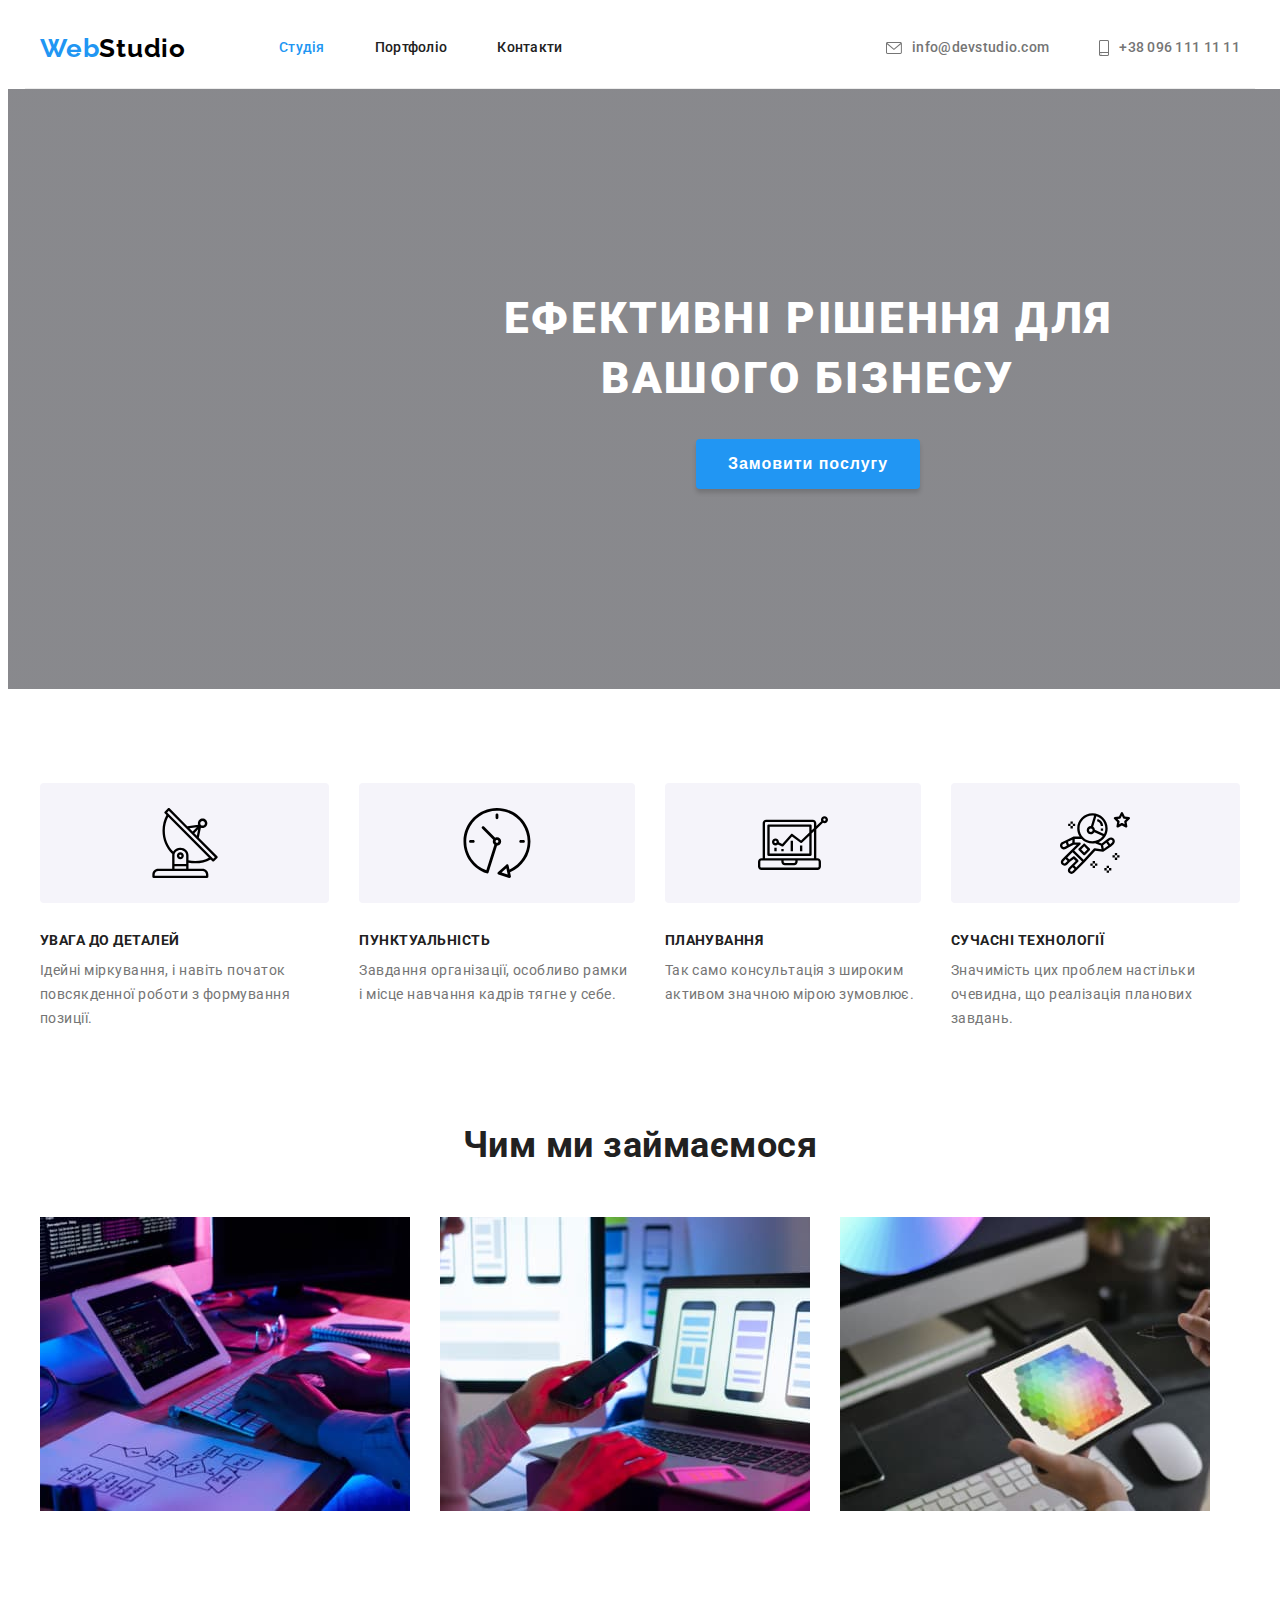
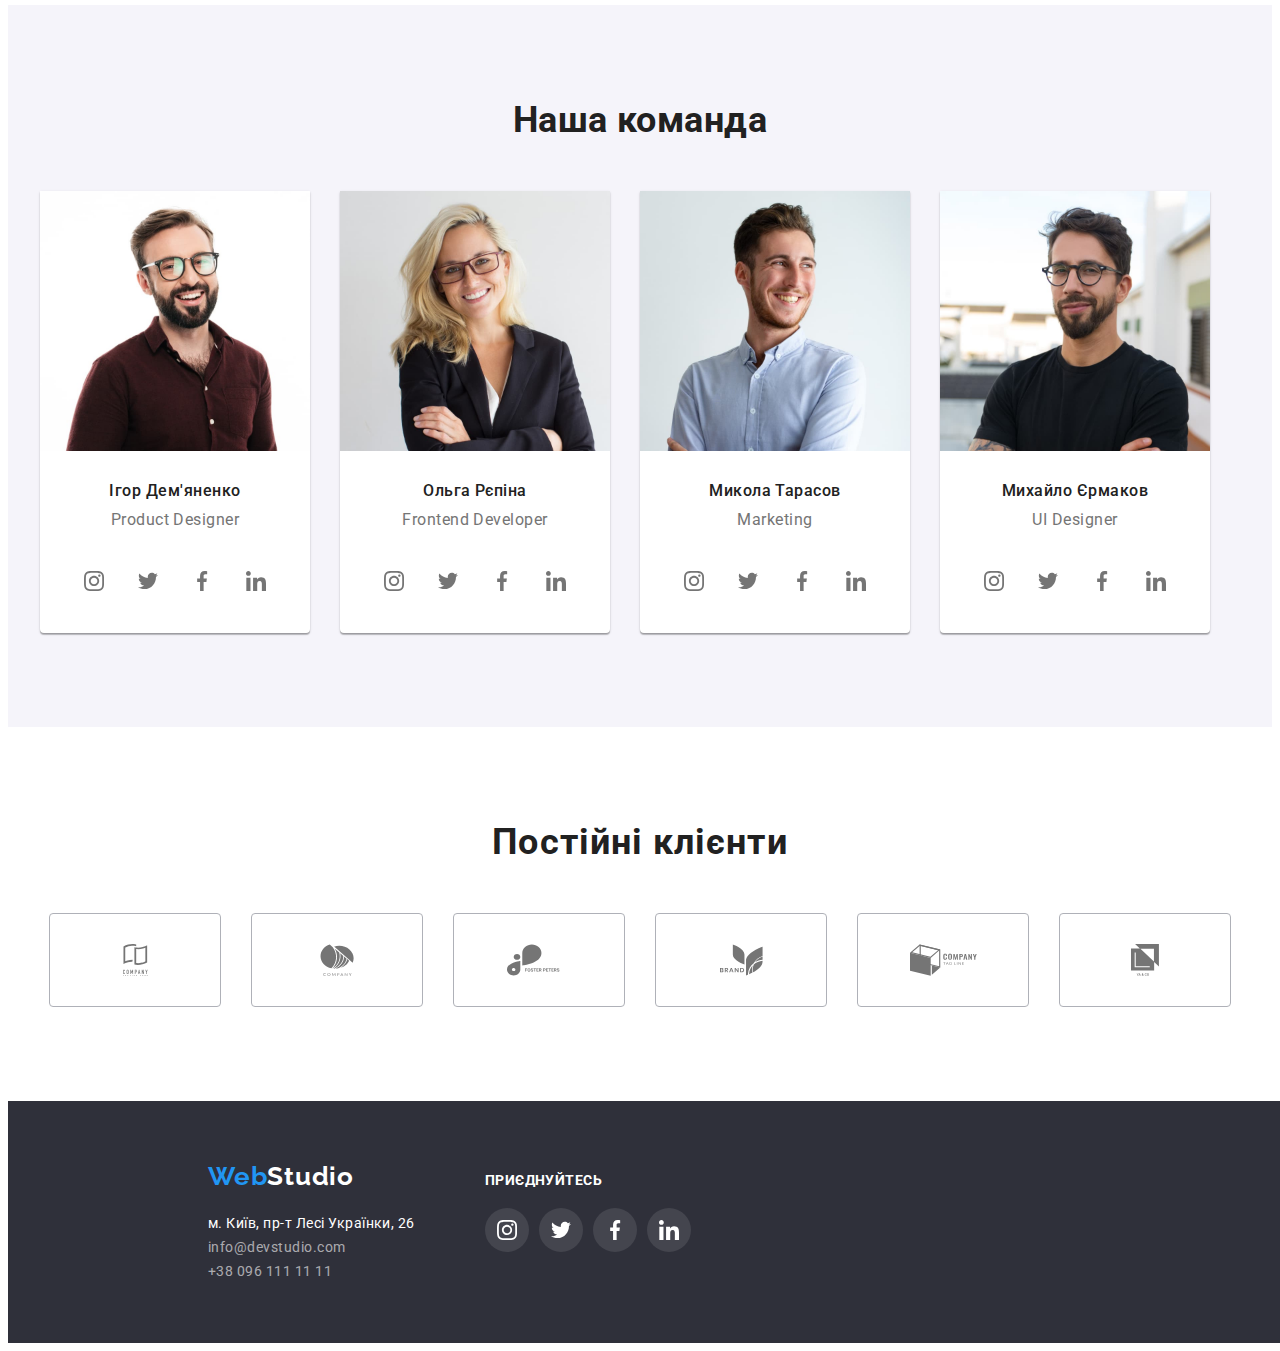
==== commit 8f16348d: "кореегування посилань SVG" ====
--- a/index.html
+++ b/index.html
@@ -342,7 +342,7 @@
                     rel="no-referrer noopener nofollow"
                   >
                     <svg class="team_social_icon" width="20" height="20">
-                      <use href="/images/symbol-defs.svg#icon_instagram"></use>
+                      <use href="./images/symbol-defs.svg#icon_instagram"></use>
                     </svg>
                   </a>
                 </li>
@@ -354,7 +354,7 @@
                     rel="no-referrer noopener nofollow"
                   >
                     <svg class="team_social_icon" width="20" height="20">
-                      <use href="/images/symbol-defs.svg#icon_twitter"></use>
+                      <use href="./images/symbol-defs.svg#icon_twitter"></use>
                     </svg>
                   </a>
                 </li>
@@ -366,7 +366,7 @@
                     rel="no-referrer noopener nofollow"
                   >
                     <svg class="team_social_icon" width="20" height="20">
-                      <use href="/images/symbol-defs.svg#icon_facebook"></use>
+                      <use href="./images/symbol-defs.svg#icon_facebook"></use>
                     </svg>
                   </a>
                 </li>
@@ -378,7 +378,7 @@
                     rel="no-referrer noopener nofollow"
                   >
                     <svg class="team_social_icon" width="20" height="20">
-                      <use href="/images/symbol-defs.svg#icon_linkedin"></use>
+                      <use href="./images/symbol-defs.svg#icon_linkedin"></use>
                     </svg>
                   </a>
                 </li>
@@ -529,7 +529,7 @@
                     rel="no-referrer noopener nofollow"
                   >
                     <svg class="team_social_icon" width="20" height="20">
-                      <use href="/images/symbol-defs.svg#icon_instagram"></use>
+                      <use href="./images/symbol-defs.svg#icon_instagram"></use>
                     </svg>
                   </a>
                 </li>
@@ -541,7 +541,7 @@
                     rel="no-referrer noopener nofollow"
                   >
                     <svg class="team_social_icon" width="20" height="20">
-                      <use href="/images/symbol-defs.svg#icon_twitter"></use>
+                      <use href="./images/symbol-defs.svg#icon_twitter"></use>
                     </svg>
                   </a>
                 </li>
@@ -553,7 +553,7 @@
                     rel="no-referrer noopener nofollow"
                   >
                     <svg class="team_social_icon" width="20" height="20">
-                      <use href="/images/symbol-defs.svg#icon_facebook"></use>
+                      <use href="./images/symbol-defs.svg#icon_facebook"></use>
                     </svg>
                   </a>
                 </li>
@@ -565,7 +565,7 @@
                     rel="no-referrer noopener nofollow"
                   >
                     <svg class="team_social_icon" width="20" height="20">
-                      <use href="/images/symbol-defs.svg#icon_linkedin"></use>
+                      <use href="./images/symbol-defs.svg#icon_linkedin"></use>
                     </svg>
                   </a>
                 </li>
--- a/style/style.css
+++ b/style/style.css
@@ -157,7 +157,7 @@
       rgba(47, 48, 58, 0.4),
       rgba(47, 48, 58, 0.4)
     ),
-    url(/images/hero_img.jpg);
+    url(./images/hero_img.jpg);
   background-repeat: no-repeat;
   background-size: cover;
 }
